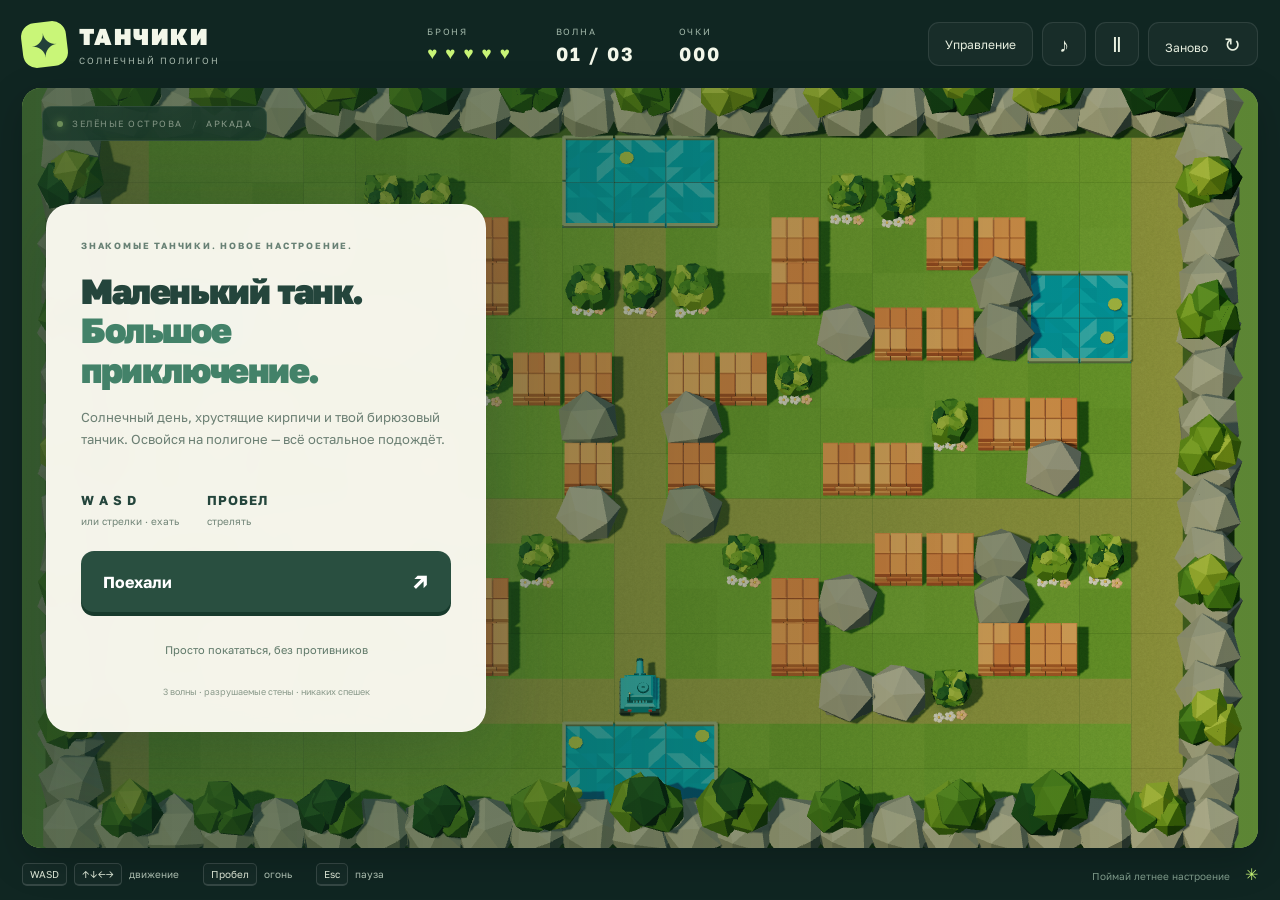
==== index.html @ 0a99b387 "Reuse shield ring across game resets" ====
<!doctype html>
<html lang="ru">
<head>
  <meta charset="utf-8">
  <meta name="viewport" content="width=device-width,initial-scale=1,viewport-fit=cover">
  <meta name="theme-color" content="#142c29">
  <link rel="icon" href="data:,">
  <title>Танчики · Солнечный полигон</title>
  <link rel="stylesheet" href="style.css?v=20261005-2">
</head>
<body data-screen-controls="auto">
  <main id="app">
    <header class="topbar">
      <div class="brand"><span class="brand-icon">✦</span><div><h1>ТАНЧИКИ</h1><span>СОЛНЕЧНЫЙ ПОЛИГОН</span></div></div>
      <div class="stats"><div class="stat"><span>БРОНЯ</span><strong id="health" aria-label="Броня">♥ ♥ ♥ ♥ ♥</strong></div><div class="stat"><span id="roundLabel">ВОЛНА</span><strong id="wave">01 / 03</strong></div><div class="stat"><span>ОЧКИ</span><strong id="score">000</strong></div></div>
      <nav><button id="touchToggle" type="button" class="small-button" aria-controls="touchControls" aria-pressed="false">Управление</button><button id="sound" class="icon-button" title="Включить звук" aria-label="Включить звук">♪</button><button id="pause" class="icon-button" title="Пауза — Escape" aria-label="Пауза">Ⅱ</button><button id="restart" class="small-button">Заново <span>↻</span></button></nav>
    </header>
    <section id="viewport" aria-label="Игровое поле" tabindex="0">
      <div id="loading">Выращиваем полигон…</div>
      <div class="level-tag"><span class="live-dot"></span> ЗЕЛЁНЫЕ ОСТРОВА <span class="tag-divider">/</span> <span id="modeTag">АРКАДА</span></div>
      <div id="toast" role="status"></div>
      <div id="overlay" class="overlay">
        <div class="card">
          <div class="eyebrow" id="eyebrow">ЗНАКОМЫЕ ТАНЧИКИ. НОВОЕ НАСТРОЕНИЕ.</div>
          <h2 id="overlayTitle">Маленький танк.<br><em>Большое приключение.</em></h2>
          <p id="overlayText">Солнечный день, хрустящие кирпичи и твой бирюзовый танчик. Освойся на полигоне — всё остальное подождёт.</p>
          <div class="quick-controls" id="quickControls"><div><b>W A S D</b><span>или стрелки · ехать</span></div><div><b>ПРОБЕЛ</b><span>стрелять</span></div></div>
          <button id="play" class="primary">Поехали <span>↗</span></button>
          <button id="explore" class="secondary">Просто покататься, без противников</button>
          <span class="card-note" id="cardNote">3 волны · разрушаемые стены · никаких спешек</span>
        </div>
      </div>
      <div id="touchControls"><div class="dpad"><button data-key="ArrowUp" aria-label="Ехать вверх">▲</button><button data-key="ArrowLeft" aria-label="Ехать влево">◀</button><button data-key="ArrowDown" aria-label="Ехать вниз">▼</button><button data-key="ArrowRight" aria-label="Ехать вправо">▶</button></div><button data-key="Space" aria-label="Стрелять" class="fire-touch">ОГОНЬ</button></div>
    </section>
    <section id="orientationNotice" role="status" aria-labelledby="orientationTitle">
      <div class="orientation-card">
        <div class="orientation-icon" aria-hidden="true"><span>↻</span></div>
        <div class="eyebrow">ТАНЧИКИ · СОЛНЕЧНЫЙ ПОЛИГОН</div>
        <h2 id="orientationTitle">Поверни<br><em>телефон.</em></h2>
        <p>Для игры держи телефон горизонтально — движение будет слева, огонь справа.</p>
        <span class="orientation-note">Если игра уже началась, после поворота нажми «Продолжить».</span>
      </div>
    </section>
    <footer><div class="control-hint"><span><kbd>WASD</kbd><kbd>↑↓←→</kbd> движение</span><span><kbd>Пробел</kbd> огонь</span><span><kbd>Esc</kbd> пауза</span></div><span class="footer-note">Поймай летнее настроение <span>✳</span></span></footer>
  </main>
  <script type="module" src="game.js?v=20261005-4"></script>
</body>
</html>
---- style.css ----
@import url('https://fonts.googleapis.com/css2?family=Golos+Text:wght@400;500;600;700;800;900&display=swap');
:root{font-family:'Golos Text',-apple-system,BlinkMacSystemFont,'Segoe UI',sans-serif;color:#f3f7e9;background:#102622;font-synthesis:none}*{box-sizing:border-box}body{margin:0;overflow:hidden}button{font:inherit;cursor:pointer;border:0}button:focus-visible{outline:3px solid #c9f678;outline-offset:4px}#app{height:100dvh;display:flex;flex-direction:column;max-width:2000px;margin:auto;padding:0 22px}.topbar{height:88px;flex-shrink:0;display:flex;align-items:center;justify-content:space-between;gap:20px}.brand{display:flex;align-items:center;gap:12px}.brand-icon{display:grid;place-items:center;width:45px;height:45px;border-radius:14px;background:#c9f678;color:#23413a;font-size:33px;transform:rotate(-7deg)}h1{font-size:23px;letter-spacing:2px;margin:0;font-weight:900}.brand div>span{display:block;font-size:9px;letter-spacing:2px;color:#a6b8ac;margin-top:5px}.stats{display:flex;gap:44px}.stat{display:flex;flex-direction:column;gap:7px}.stat>span{font-size:9px;letter-spacing:1.7px;color:#a0b6a8}.stat strong{font-size:19px;letter-spacing:2px;line-height:1}#health{color:#c8f476;white-space:nowrap;font-size:17px}nav{display:flex;align-items:center;gap:9px}.icon-button,.small-button{height:38px;background:#ffffff09;border:1px solid #ffffff18;border-radius:11px;color:#e8f0e0;transition:background .2s}.icon-button{width:38px;font-size:20px}.small-button{padding:0 16px;font-size:12px}.small-button span{margin-left:13px;font-size:20px}nav button:hover{background:#ffffff20}.icon-button.active{color:#c9f678;background:#c9f67816}#viewport{flex:1;min-height:0;position:relative;overflow:hidden;border-radius:19px;background:#93b668;outline:none;box-shadow:0 12px 40px #0003}canvas{display:block;width:100%;height:100%;outline:none}.level-tag{position:absolute;z-index:2;top:18px;left:20px;display:flex;align-items:center;gap:9px;padding:11px 14px;background:#163629cf;backdrop-filter:blur(14px);color:#f6fae8;border:1px solid #f3f8df30;border-radius:9px;font-size:9px;letter-spacing:1.5px;pointer-events:none}.live-dot{width:6px;height:6px;border-radius:50%;background:#d5f796;box-shadow:0 0 8px #c8f778}.tag-divider{opacity:.3}.overlay{position:absolute;z-index:5;inset:0;background:linear-gradient(90deg,#17372790,#15302210);display:flex;align-items:center;padding:5%;transition:opacity .2s}.overlay.hidden{display:none}.card{width:440px;max-width:100%;padding:34px;border:1px solid #ffffff4a;border-radius:24px;background:#f8f7eefa;color:#24453c;box-shadow:0 16px 80px #142a3340;backdrop-filter:blur(14px)}.eyebrow{color:#688175;font-size:9px;letter-spacing:1.8px;line-height:1.6;font-weight:700}h2{font-size:35px;letter-spacing:-1.4px;line-height:1.12;margin:19px 0 16px;font-weight:900}h2 em{color:#438269;font-style:normal}.card p{font-size:13px;line-height:1.75;color:#6b7f73;margin:0 0 24px}.quick-controls{display:flex;gap:28px;padding:17px 0 24px}.quick-controls div{display:flex;flex-direction:column;gap:7px}.quick-controls b{font-size:13px;letter-spacing:1px}.quick-controls span{font-size:10px;color:#718578}.primary{width:100%;display:flex;justify-content:space-between;align-items:center;padding:17px 22px;border-radius:13px;background:#294f40;color:#fff;font-size:16px;font-weight:700;box-shadow:0 4px 0 #173a2c;transition:transform .15s,background .15s}.primary:hover{background:#38634f;transform:translateY(-1px)}.primary span{font-size:22px}.secondary{display:block;width:100%;margin-top:15px;padding:9px 0;background:none;color:#5e7868;font-size:11px}.secondary:hover{color:#244f3a;text-decoration:underline}.card-note{display:block;margin-top:15px;text-align:center;font-size:9px;color:#8a9a8b}.control-hint{display:flex;align-items:center;gap:24px}footer{display:flex;align-items:center;justify-content:space-between;height:52px;flex-shrink:0;color:#b1c3b5;font-size:10px}.control-hint>span{display:flex;align-items:center;gap:7px}kbd{font-family:inherit;font-size:10px;color:#e1ebda;border:1px solid #ffffff24;border-bottom-width:2px;border-radius:5px;padding:4px 7px;background:#ffffff06}.footer-note{color:#819d8d;font-size:10px}.footer-note span{color:#c9f678;font-size:16px;margin-left:12px}#toast{position:absolute;z-index:4;left:50%;top:20px;transform:translate(-50%,-12px);padding:13px 23px;border-radius:12px;background:#173c2be8;color:#f4ffdc;font-size:14px;font-weight:600;opacity:0;transition:opacity .2s,transform .2s;pointer-events:none;text-align:center;white-space:nowrap}#toast.visible{opacity:1;transform:translate(-50%,0)}#loading{position:absolute;inset:0;display:grid;place-items:center;color:#244e37;z-index:3;background:#c0d698}#touchControls{display:none;position:absolute;bottom:18px;left:20px;right:20px;z-index:3;align-items:end;justify-content:space-between;pointer-events:none}#touchControls button{pointer-events:auto;touch-action:none;user-select:none;color:white;background:#143a33c9;border:1px solid #ffffff55;border-radius:12px;width:48px;height:48px}.dpad{display:grid;grid-template-columns:repeat(3,48px);grid-template-rows:repeat(2,48px);gap:4px}.dpad button:first-child{grid-column:2}.dpad button:nth-child(2){grid-column:1;grid-row:2}.dpad button:nth-child(3){grid-column:2;grid-row:2}.dpad button:nth-child(4){grid-column:3;grid-row:2}#touchControls .fire-touch{width:80px;height:80px;border-radius:50%;font-size:12px;background:#c44d62db}.error{max-width:500px;padding:30px;text-align:center}.error button{padding:12px;background:#294f40;color:white;border-radius:10px}@media(pointer:coarse){.control-hint{display:none}#viewport{touch-action:none}}@media(max-width:850px){#app{padding:0 10px}.topbar{height:70px;gap:10px}.brand-icon{width:34px;height:34px;font-size:26px}.brand{gap:8px}h1{font-size:17px}.brand div>span{font-size:7px;letter-spacing:1px}.stats{gap:16px}.stat strong{font-size:14px}.stat>span{font-size:7px}#health{font-size:12px}.small-button{padding:0 10px}.icon-button{height:44px;width:44px}.card{padding:24px;width:365px}h2{font-size:29px}.level-tag{font-size:7px;top:10px;left:10px}.footer-note{display:none}footer{height:40px}.control-hint{gap:15px;font-size:9px}}@media(max-height:640px){.topbar{height:60px}.card{padding:22px;width:410px}h2{font-size:28px;margin:10px 0}.quick-controls{padding:4px 0 16px}.card p{margin-bottom:12px;font-size:12px}.card-note{margin-top:7px}.secondary{margin-top:10px}footer{height:34px}}@media(prefers-reduced-motion:reduce){*{transition:none!important}}

/* Keep controls reachable on small screens and in both orientations. */
#app {
  padding-top: env(safe-area-inset-top, 0px);
  padding-bottom: env(safe-area-inset-bottom, 0px);
  padding-left: max(22px, env(safe-area-inset-left, 0px));
  padding-right: max(22px, env(safe-area-inset-right, 0px));
}
nav { flex-shrink: 0; }
.icon-button, .small-button, .secondary { min-width: 44px; min-height: 44px; }
.icon-button { width: 44px; }
.overlay {
  overflow-y: auto;
  overscroll-behavior: contain;
  touch-action: pan-y;
  align-items: flex-start;
  padding: 24px;
}
.card { flex-shrink: 0; margin-block: auto; }
#toast { max-width: calc(100% - 24px); white-space: normal; }
@media (max-width: 850px) {
  #app {
    padding-left: max(10px, env(safe-area-inset-left, 0px));
    padding-right: max(10px, env(safe-area-inset-right, 0px));
  }
}
@media (max-width: 560px) {
  .topbar {
    height: auto;
    min-height: 112px;
    padding: 8px 0;
    display: grid;
    grid-template-columns: minmax(0, 1fr) auto;
    gap: 8px;
  }
  .brand { grid-column: 1; grid-row: 1; }
  nav { grid-column: 1 / -1; grid-row: 2; justify-content: space-between; }
  .brand-icon { display: none; }
  .brand div > span { letter-spacing: .5px; }
  nav { gap: 6px; }
  .small-button span { margin-left: 4px; }
  .stats { grid-column: 2; grid-row: 1; justify-content: space-between; gap: 12px; }
  .stat { gap: 4px; }
  .overlay { padding: 12px; }
  .card { padding: 22px; width: 100%; }
  .quick-controls { flex-wrap: wrap; gap: 16px; }
  .control-hint { flex-wrap: wrap; gap: 6px 12px; }
  footer { height: auto; min-height: 40px; padding: 6px 0; }
}
@media (pointer: coarse) {
  footer { display: none; }
  #viewport { margin-bottom: 8px; }
  #touchControls { left: 12px; right: 12px; bottom: 12px; }
  #overlay:not(.hidden) ~ #touchControls { visibility: hidden; }
}
@media (max-height: 500px) {
  .overlay { padding: 12px; }
  .level-tag { padding: 7px 10px; }
}
@media (max-height: 500px) {
  #touchControls { bottom: 8px; left: 8px; right: 8px; }
  .dpad { grid-template-columns: repeat(3, 44px); grid-template-rows: repeat(2, 44px); }
  #touchControls button { width: 44px; height: 44px; }
  #touchControls .fire-touch { width: 64px; height: 64px; }
}

/* Screen controls also work with a mouse or a hybrid device. */
#touchToggle[aria-pressed="true"] { color: #c9f678; background: #c9f67816; }
body[data-screen-controls="on"] #touchControls { display: flex; }
@media (pointer: coarse), (max-width: 850px) {
  body[data-screen-controls="auto"] #touchControls { display: flex; }
}
body[data-screen-controls="off"] #touchControls { display: none; }
#touchControls { left: 12px; right: 12px; bottom: 12px; }
#overlay:not(.hidden) ~ #touchControls { visibility: hidden; }
@media (max-height: 500px) {
  #touchControls { bottom: 8px; left: 8px; right: 8px; }
}

/* The mobile arena is played in landscape; keep the canvas unrotated. */
#orientationNotice { display: none; }
.orientation-card {
  width: 360px;
  max-width: 100%;
  margin: auto;
  padding: 32px 26px;
  border: 1px solid #ffffff4a;
  border-radius: 24px;
  background: #f8f7ee;
  color: #24453c;
  text-align: center;
  box-shadow: 0 16px 80px #061b2840;
}
.orientation-icon {
  width: 80px; height: 48px;
  margin: 0 auto 28px;
  border: 3px solid #438269;
  border-radius: 12px;
  background: #d9edc9;
  display: grid; place-items: center;
}
.orientation-icon span { font-size: 32px; color: #294f40; }
.orientation-card h2 { margin: 18px 0; }
.orientation-card p { margin: 0; color: #5e7868; font-size: 14px; line-height: 1.7; }
.orientation-note { display: block; margin-top: 24px; color: #718578; font-size: 12px; line-height: 1.6; }
@media (orientation: portrait) and (pointer: coarse), (orientation: portrait) and (max-width: 850px) {
  #viewport, .topbar, footer { visibility: hidden; pointer-events: none; }
  #touchControls { visibility: hidden; }
  #orientationNotice {
    position: fixed; inset: 0; z-index: 10;
    display: flex; overflow-y: auto;
    padding: max(24px, env(safe-area-inset-top)) max(20px, env(safe-area-inset-right)) max(24px, env(safe-area-inset-bottom)) max(20px, env(safe-area-inset-left));
    background: radial-gradient(ellipse at 30% 10%, #43826955, transparent 65%), #102622;
  }
}
@media (orientation: landscape) and (pointer: coarse), (orientation: landscape) and (max-width: 850px) {
  .topbar { height: 56px; min-height: 56px; }
  footer { display: none; }
  #viewport { margin-bottom: 8px; }
}
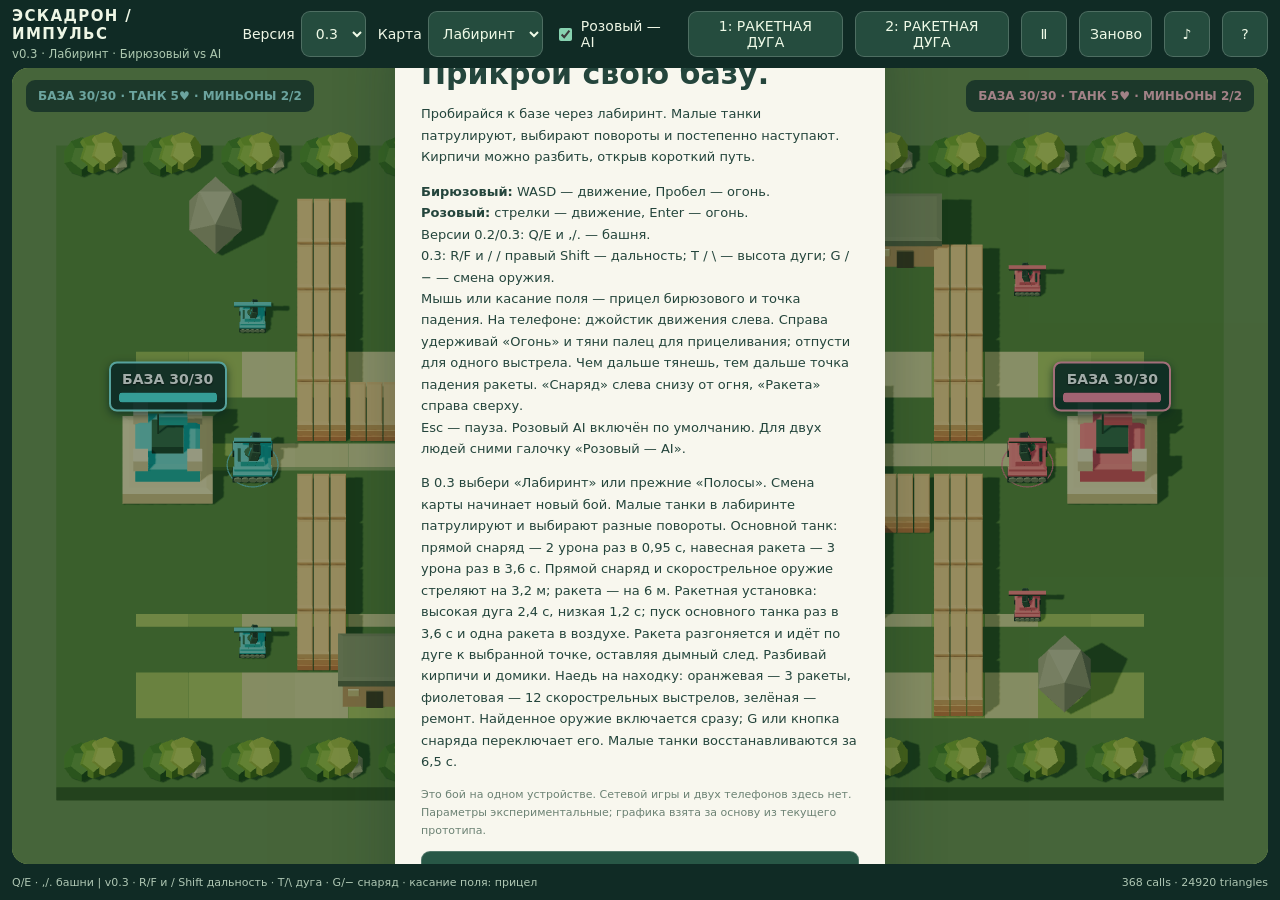
==== commit 86779db2: "Add mobile joystick and release-to-fire aiming" ====
--- a/index.html
+++ b/index.html
@@ -1,48 +1,7 @@
-<!doctype html>
-<html lang="ru">
-<head>
-  <meta charset="utf-8">
-  <meta name="viewport" content="width=device-width,initial-scale=1,viewport-fit=cover">
-  <meta name="theme-color" content="#142c29">
-  <link rel="icon" href="data:,">
-  <title>Танчики · Солнечный полигон</title>
-  <link rel="stylesheet" href="style.css?v=20261005-2">
-</head>
-<body data-screen-controls="auto">
-  <main id="app">
-    <header class="topbar">
-      <div class="brand"><span class="brand-icon">✦</span><div><h1>ТАНЧИКИ</h1><span>СОЛНЕЧНЫЙ ПОЛИГОН</span></div></div>
-      <div class="stats"><div class="stat"><span>БРОНЯ</span><strong id="health" aria-label="Броня">♥ ♥ ♥ ♥ ♥</strong></div><div class="stat"><span id="roundLabel">ВОЛНА</span><strong id="wave">01 / 03</strong></div><div class="stat"><span>ОЧКИ</span><strong id="score">000</strong></div></div>
-      <nav><button id="touchToggle" type="button" class="small-button" aria-controls="touchControls" aria-pressed="false">Управление</button><button id="sound" class="icon-button" title="Включить звук" aria-label="Включить звук">♪</button><button id="pause" class="icon-button" title="Пауза — Escape" aria-label="Пауза">Ⅱ</button><button id="restart" class="small-button">Заново <span>↻</span></button></nav>
-    </header>
-    <section id="viewport" aria-label="Игровое поле" tabindex="0">
-      <div id="loading">Выращиваем полигон…</div>
-      <div class="level-tag"><span class="live-dot"></span> ЗЕЛЁНЫЕ ОСТРОВА <span class="tag-divider">/</span> <span id="modeTag">АРКАДА</span></div>
-      <div id="toast" role="status"></div>
-      <div id="overlay" class="overlay">
-        <div class="card">
-          <div class="eyebrow" id="eyebrow">ЗНАКОМЫЕ ТАНЧИКИ. НОВОЕ НАСТРОЕНИЕ.</div>
-          <h2 id="overlayTitle">Маленький танк.<br><em>Большое приключение.</em></h2>
-          <p id="overlayText">Солнечный день, хрустящие кирпичи и твой бирюзовый танчик. Освойся на полигоне — всё остальное подождёт.</p>
-          <div class="quick-controls" id="quickControls"><div><b>W A S D</b><span>или стрелки · ехать</span></div><div><b>ПРОБЕЛ</b><span>стрелять</span></div></div>
-          <button id="play" class="primary">Поехали <span>↗</span></button>
-          <button id="explore" class="secondary">Просто покататься, без противников</button>
-          <span class="card-note" id="cardNote">3 волны · разрушаемые стены · никаких спешек</span>
-        </div>
-      </div>
-      <div id="touchControls"><div class="dpad"><button data-key="ArrowUp" aria-label="Ехать вверх">▲</button><button data-key="ArrowLeft" aria-label="Ехать влево">◀</button><button data-key="ArrowDown" aria-label="Ехать вниз">▼</button><button data-key="ArrowRight" aria-label="Ехать вправо">▶</button></div><button data-key="Space" aria-label="Стрелять" class="fire-touch">ОГОНЬ</button></div>
-    </section>
-    <section id="orientationNotice" role="status" aria-labelledby="orientationTitle">
-      <div class="orientation-card">
-        <div class="orientation-icon" aria-hidden="true"><span>↻</span></div>
-        <div class="eyebrow">ТАНЧИКИ · СОЛНЕЧНЫЙ ПОЛИГОН</div>
-        <h2 id="orientationTitle">Поверни<br><em>телефон.</em></h2>
-        <p>Для игры держи телефон горизонтально — движение будет слева, огонь справа.</p>
-        <span class="orientation-note">Если игра уже началась, после поворота нажми «Продолжить».</span>
-      </div>
-    </section>
-    <footer><div class="control-hint"><span><kbd>WASD</kbd><kbd>↑↓←→</kbd> движение</span><span><kbd>Пробел</kbd> огонь</span><span><kbd>Esc</kbd> пауза</span></div><span class="footer-note">Поймай летнее настроение <span>✳</span></span></footer>
-  </main>
-  <script type="module" src="game.js?v=20261005-4"></script>
-</body>
-</html>
+<!doctype html><html lang="ru"><head><meta charset="utf-8"><meta name="viewport" content="width=device-width,initial-scale=1,viewport-fit=cover"><title>Танчики · Эскадрон × Баллистика × Импульс</title><link rel="icon" href="data:,"><link rel="stylesheet" href="hybrid.css?v=20261007-joystick1"></head>
+<body><main>
+<header><div><strong>ЭСКАДРОН / ИМПУЛЬС</strong><small id="rules">Локальный эксперимент · v0.1</small></div><label>Версия <select id="version"><option>0.1</option></select></label><label>Карта <select id="map"><option value="maze">Лабиринт</option><option value="lanes">Полосы</option></select></label><label class="bot-label"><input id="bot" type="checkbox"> Розовый — AI</label><button id="ammo0" class="ammo-key" aria-label="Снаряд бирюзового">1: НАВЕСНОЙ</button><button id="ammo1" class="ammo-key" aria-label="Снаряд розового">2: НАВЕСНОЙ</button><button id="pause" aria-label="Пауза">Ⅱ</button><button id="reset">Заново</button><button id="sound" aria-pressed="false" aria-label="Включить звук">♪</button><button id="help" aria-label="Показать управление">?</button></header>
+<section id="viewport" tabindex="0" aria-label="Арена двух игроков"><div class="scoreboard"><span id="blueScore"></span><span id="status"></span><span id="pinkScore"></span></div><div id="baseHealth0" class="base-health blue" role="meter" aria-label="Жизнь бирюзовой базы" aria-valuemin="0" aria-valuemax="30" aria-valuenow="30"><span id="baseLabel0">БАЗА 30/30</span><div class="health-track"><i id="baseFill0"></i></div></div><div id="baseHealth1" class="base-health pink" role="meter" aria-label="Жизнь розовой базы" aria-valuemin="0" aria-valuemax="30" aria-valuenow="30"><span id="baseLabel1">БАЗА 30/30</span><div class="health-track"><i id="baseFill1"></i></div></div><div id="overlay"><div class="card"><div class="eyebrow">ОДИН ТАНК · ДВА ПОМОЩНИКА · ОДНА БАЗА</div><h1 id="title">Прикрой свою базу.</h1><p id="message">Миньоны идут двумя маршрутами. Если их пропустить, они уничтожат базу. Твой танк возвращается после гибели; бой заканчивается только разрушением базы.</p><div id="instructions"><p><b>Бирюзовый:</b> WASD — движение, Пробел — огонь.<br><b>Розовый:</b> стрелки — движение, Enter — огонь.<br>Версии 0.2/0.3: Q/E и ,/. — башня.<br>0.3: R/F и / / правый Shift — дальность; T / \ — высота дуги; G / − — смена оружия.<br>Мышь или касание поля — прицел бирюзового и точка падения. На телефоне: джойстик движения слева. Справа удерживай «Огонь» и тяни палец для прицеливания; отпусти для одного выстрела. Чем дальше тянешь, тем дальше точка падения ракеты. «Снаряд» слева снизу от огня, «Ракета» справа сверху.<br>Esc — пауза. Розовый AI включён по умолчанию. Для двух людей сними галочку «Розовый — AI».</p><p>В 0.3 выбери «Лабиринт» или прежние «Полосы». Смена карты начинает новый бой. Малые танки в лабиринте патрулируют и выбирают разные повороты. Основной танк: прямой снаряд — 2 урона раз в 0,95 с, навесная ракета — 3 урона раз в 3,6 с. Прямой снаряд и скорострельное оружие стреляют на 3,2 м; ракета — на 6 м. Ракетная установка: высокая дуга 2,4 с, низкая 1,2 с; пуск основного танка раз в 3,6 с и одна ракета в воздухе. Ракета разгоняется и идёт по дуге к выбранной точке, оставляя дымный след. Разбивай кирпичи и домики. Наедь на находку: оранжевая — 3 ракеты, фиолетовая — 12 скорострельных выстрелов, зелёная — ремонт. Найденное оружие включается сразу; G или кнопка снаряда переключает его. Малые танки восстанавливаются за 6,5 с.</p><p class="note">Это бой на одном устройстве. Сетевой игры и двух телефонов здесь нет. Параметры экспериментальные; графика взята за основу из текущего прототипа.</p></div><button id="play" class="primary">Начать бой</button></div></div>
+<div id="touch"><button id="moveStick" aria-label="Джойстик движения"><span class="stick-cross"></span><span id="moveKnob"></span><span class="stick-title">ДВИЖЕНИЕ</span></button><div class="fire-cluster"><button id="arc" aria-label="Сменить высоту дуги">ВЫСОКАЯ</button><button id="rocketSelect" aria-label="Выбрать ракеты" aria-pressed="true">РАКЕТА</button><button id="fireButton" data-action="fire" class="fire" aria-label="Прицелиться и выстрелить при отпускании"><span id="fireKnob"></span><span id="fireLabel">ОГОНЬ</span></button><button id="shell" aria-label="Выбрать снаряды" aria-pressed="false">СНАРЯД</button></div></div>
+</section><footer><span id="hint"></span><span id="stats"></span></footer>
+</main><section id="rotate"><div class="card"><h1>Поверни телефон.</h1><p>Играй горизонтально. После поворота нажми «Продолжить».</p></div></section><script type="module" src="hybrid.js?v=20261007-joystick1"></script></body></html>
--- a/hybrid.css
+++ b/hybrid.css
@@ -0,0 +1,9 @@
+:root{font:14px system-ui,sans-serif;color:#eef6e5;background:#102b25}*{box-sizing:border-box}body{margin:0}main{height:100dvh;max-width:1500px;margin:auto;padding:0 max(12px,env(safe-area-inset-left));display:flex;flex-direction:column}header{min-height:68px;display:flex;gap:12px;align-items:center}header>div{margin-right:auto}header strong{font-size:15px;letter-spacing:1.4px}small{display:block;color:#adc8b0;margin-top:4px}label{display:flex;gap:6px;align-items:center}button,select{font:inherit;min-width:44px;min-height:44px;border:1px solid #ffffff30;background:#254c3e;color:#effae7;border-radius:9px;padding:6px 10px;cursor:pointer}button:hover{background:#37664f}button:focus-visible,select:focus-visible{outline:3px solid #e4ed96}input{accent-color:#87d2b0}#viewport{position:relative;flex:1;min-height:0;outline:none;border-radius:16px;overflow:hidden;background:#a0ba67}canvas{width:100%;height:100%;display:block}.scoreboard{position:absolute;left:14px;right:14px;top:12px;display:flex;justify-content:space-between;align-items:center;gap:10px;pointer-events:none}.scoreboard>span{padding:9px 12px;background:#142f29d9;border-radius:9px;font-weight:700;font-size:12px}#blueScore{color:#a4f0ed}#pinkScore{color:#ffb7c6}#status{color:#eff4b9;text-align:center}#overlay{position:absolute;inset:0;display:flex;align-items:center;justify-content:center;background:#17342966;overflow:auto;padding:16px;z-index:5}.card{width:490px;max-width:100%;background:#f8f7ee;color:#24453c;padding:26px;border-radius:22px;box-shadow:0 14px 60px #0f262450;flex-shrink:0}.eyebrow{font-size:10px;letter-spacing:1.4px;color:#557364}h1{font-size:30px;line-height:1.05;margin:14px 0}.card p{line-height:1.65;font-size:13px}.note{color:#6c8274;font-size:11px!important}.primary{width:100%;background:#285746;font-weight:bold;min-height:48px;font-size:16px}footer{height:36px;display:flex;align-items:center;justify-content:space-between;color:#aec6b3;font-size:11px}#touch{display:none;position:absolute;bottom:10px;left:12px;right:12px;justify-content:space-between;align-items:end;pointer-events:none}#touch button{pointer-events:auto;touch-action:none;user-select:none;background:#193d31c9;border:1px solid #effadb77;width:46px;height:46px;padding:0}.pad{display:grid;grid-template-columns:repeat(3,46px);grid-template-rows:repeat(2,46px);gap:4px}.pad button:first-child{grid-column:2}.pad button:nth-child(2){grid-column:1;grid-row:2}.pad button:nth-child(3){grid-column:2;grid-row:2}.pad button:nth-child(4){grid-column:3;grid-row:2}.aim-buttons{display:grid;grid-template-columns:repeat(3,46px);gap:4px}#touch #arc{width:auto;grid-column:1/4;font-size:10px;height:44px}#touch .fire{background:#bd5262db;width:72px;height:72px;border-radius:50%;font-size:11px}#rotate{display:none}body[data-overlay="true"] #touch{visibility:hidden}body[data-version="0.1"] .aim-buttons{visibility:hidden}body[data-version="0.2"] [data-action="near"],body[data-version="0.2"] [data-action="far"],body[data-version="0.2"] #arc{visibility:hidden}[hidden]{display:none!important}@media(pointer:coarse),(max-width:900px){#touch{display:flex}#viewport{touch-action:none}header{min-height:52px;gap:5px}header strong{font-size:11px}small{font-size:9px}label{font-size:10px}button,select{padding:4px 6px}.bot-label{max-width:95px}footer{height:25px;font-size:9px}.scoreboard>span{font-size:10px;padding:6px}.scoreboard{top:7px;left:7px;right:7px}#stats{display:none}}@media(max-height:500px){#overlay{align-items:flex-start}.card{margin:auto;padding:20px}h1{font-size:26px}.card p{margin:10px 0}header>div{max-width:150px}#touch{bottom:8px}footer{height:23px}}@media(orientation:portrait) and (max-width:900px),(orientation:portrait) and (pointer:coarse){main{visibility:hidden;pointer-events:none}#rotate{position:fixed;inset:0;display:flex;align-items:center;justify-content:center;padding:22px;background:#102b25}}@media(prefers-reduced-motion:reduce){*{scroll-behavior:auto}}
+
+.aim-buttons{grid-template-columns:repeat(2,72px)}.aim-buttons span{grid-column:1/3;font-size:8px;text-align:center;color:#173d2f;background:#eef4dccc;border-radius:4px;padding:4px}#touch .aim-buttons button{width:72px;height:44px;font-size:10px}#touch #arc{grid-column:auto}body[data-version="0.2"] #shell{visibility:hidden}
+
+button,select{min-width:46px;min-height:46px}#touch .aim-buttons button{height:46px}body:not([data-version="0.3"]) .ammo-key{display:none}@media(max-width:900px),(pointer:coarse){.ammo-key{display:none}}
+
+.base-health{position:absolute;transform:translate(-50%,-100%);width:118px;padding:7px 8px;border:2px solid #80eceb;border-radius:8px;background:#082723ed;box-shadow:0 3px 9px #001e1cc0;color:#fff;z-index:2;pointer-events:none;text-align:center;font-size:14px;font-weight:850;line-height:1.25;text-shadow:0 1px 2px #000}.base-health.pink{border-color:#ff96af}.base-health.critical{border-color:#ff685e}.health-track{height:10px;margin-top:4px;background:#041411;border-radius:3px;overflow:hidden}.health-track i{display:block;height:100%;width:100%;background:#49e3de;border-radius:3px}.base-health.pink i{background:#ff84a3}.base-health.destroyed{opacity:.8;font-size:11px}@media(max-width:900px),(pointer:coarse){.base-health{width:108px;font-size:13px;padding:5px 6px}.health-track{height:10px}}
+
+html,body,main,main * ,#rotate,#rotate *{-webkit-user-select:none;user-select:none;-webkit-touch-callout:none}html,body{overscroll-behavior:none}button,canvas{touch-action:none;-webkit-user-drag:none}#touch{align-items:end}#touch #moveStick{position:relative;width:112px;height:112px;border-radius:50%;background:#143f35cc;border:2px solid #cbe4bd88}#moveKnob{position:absolute;left:50%;top:50%;transform:translate(-50%,-50%);width:48px;height:48px;border-radius:50%;background:#6aa58c;border:2px solid #d2ebcb;box-shadow:0 3px 8px #092a26} .stick-cross{position:absolute;inset:22px;border:1px solid #d2ebcb44;border-radius:50%}.stick-title{position:absolute;left:0;right:0;bottom:5px;font-size:8px;pointer-events:none}.fire-cluster{width:200px;height:154px;position:relative;pointer-events:none}#touch .fire-cluster button{position:absolute;pointer-events:auto;font-size:10px;border-radius:10px}#touch .fire-cluster #shell{left:0;bottom:0;width:80px;height:46px}#touch .fire-cluster #rocketSelect{right:0;top:0;width:82px;height:46px}#touch .fire-cluster #arc{left:0;top:0;width:82px;height:46px;font-size:9px}#touch .fire-cluster .fire{right:32px;bottom:18px;width:86px;height:86px;border-radius:50%;overflow:visible;background:#b95369e6}#fireKnob{position:absolute;width:30px;height:30px;left:50%;top:50%;transform:translate(-50%,-50%);border:1px solid #ffd9d7aa;border-radius:50%;background:#ffd9d733;pointer-events:none}#fireLabel{position:relative;font-size:10px;pointer-events:none}.fire-cluster button[aria-pressed="true"]{border:2px solid #e4efac!important;box-shadow:0 0 7px #d7efa855}body[data-version="0.1"] #touch #arc,body[data-version="0.2"] #touch #arc,body:not([data-version="0.3"]) #rocketSelect,body:not([data-version="0.3"]) #shell{visibility:hidden}@media(max-height:350px){#touch #moveStick{width:96px;height:96px}.fire-cluster{height:138px}}
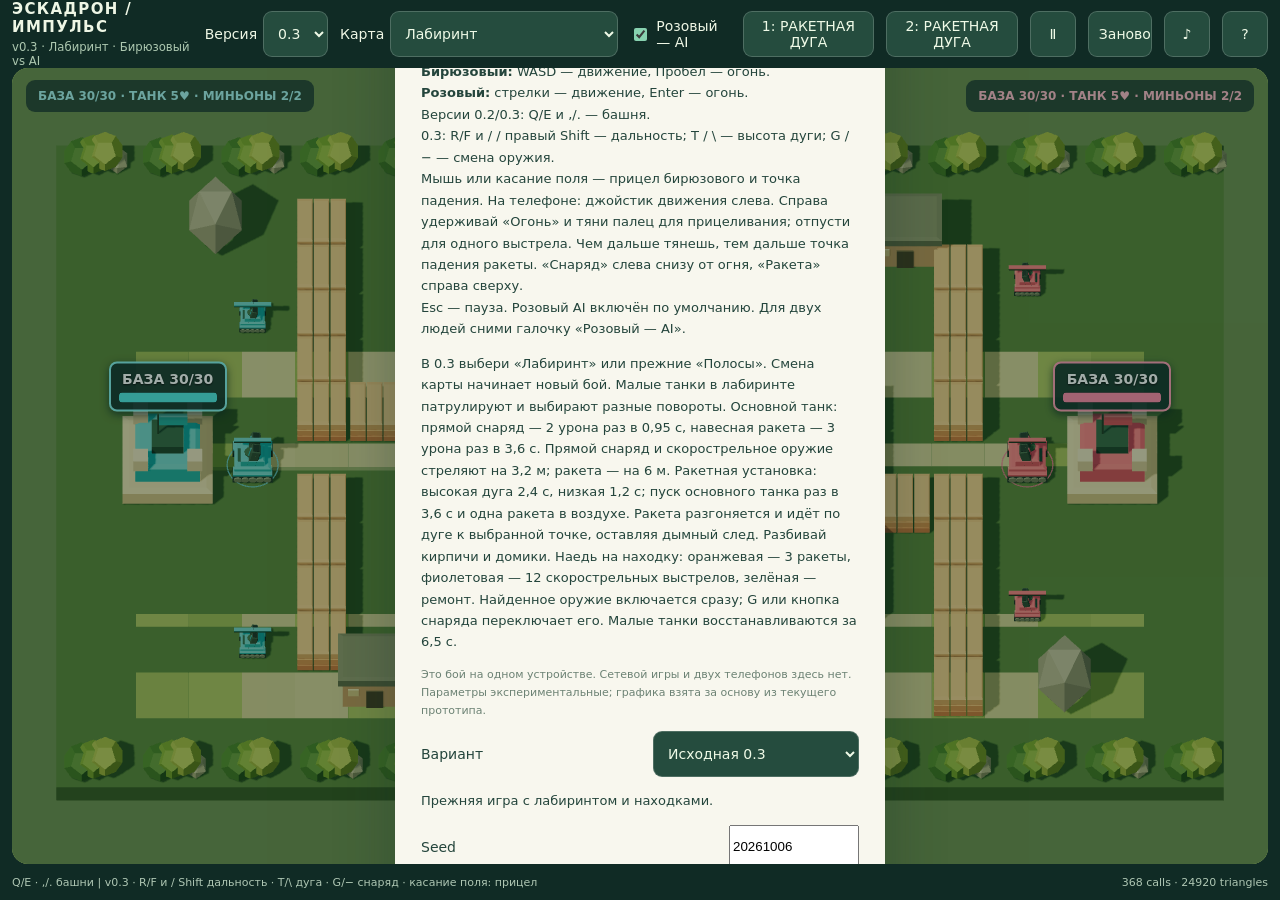
==== commit 2d4443c3: "Add versioned control and minion orders experiments with match export" ====
--- a/index.html
+++ b/index.html
@@ -1,7 +1,7 @@
-<!doctype html><html lang="ru"><head><meta charset="utf-8"><meta name="viewport" content="width=device-width,initial-scale=1,viewport-fit=cover"><title>Танчики · Эскадрон × Баллистика × Импульс</title><link rel="icon" href="data:,"><link rel="stylesheet" href="hybrid.css?v=20261007-joystick1"></head>
+<!doctype html><html lang="ru"><head><meta charset="utf-8"><meta name="viewport" content="width=device-width,initial-scale=1,viewport-fit=cover"><title>Танчики · Эскадрон × Баллистика × Импульс</title><link rel="icon" href="data:,"><link rel="stylesheet" href="hybrid.css?v=20261007-t034-3"></head>
 <body><main>
-<header><div><strong>ЭСКАДРОН / ИМПУЛЬС</strong><small id="rules">Локальный эксперимент · v0.1</small></div><label>Версия <select id="version"><option>0.1</option></select></label><label>Карта <select id="map"><option value="maze">Лабиринт</option><option value="lanes">Полосы</option></select></label><label class="bot-label"><input id="bot" type="checkbox"> Розовый — AI</label><button id="ammo0" class="ammo-key" aria-label="Снаряд бирюзового">1: НАВЕСНОЙ</button><button id="ammo1" class="ammo-key" aria-label="Снаряд розового">2: НАВЕСНОЙ</button><button id="pause" aria-label="Пауза">Ⅱ</button><button id="reset">Заново</button><button id="sound" aria-pressed="false" aria-label="Включить звук">♪</button><button id="help" aria-label="Показать управление">?</button></header>
-<section id="viewport" tabindex="0" aria-label="Арена двух игроков"><div class="scoreboard"><span id="blueScore"></span><span id="status"></span><span id="pinkScore"></span></div><div id="baseHealth0" class="base-health blue" role="meter" aria-label="Жизнь бирюзовой базы" aria-valuemin="0" aria-valuemax="30" aria-valuenow="30"><span id="baseLabel0">БАЗА 30/30</span><div class="health-track"><i id="baseFill0"></i></div></div><div id="baseHealth1" class="base-health pink" role="meter" aria-label="Жизнь розовой базы" aria-valuemin="0" aria-valuemax="30" aria-valuenow="30"><span id="baseLabel1">БАЗА 30/30</span><div class="health-track"><i id="baseFill1"></i></div></div><div id="overlay"><div class="card"><div class="eyebrow">ОДИН ТАНК · ДВА ПОМОЩНИКА · ОДНА БАЗА</div><h1 id="title">Прикрой свою базу.</h1><p id="message">Миньоны идут двумя маршрутами. Если их пропустить, они уничтожат базу. Твой танк возвращается после гибели; бой заканчивается только разрушением базы.</p><div id="instructions"><p><b>Бирюзовый:</b> WASD — движение, Пробел — огонь.<br><b>Розовый:</b> стрелки — движение, Enter — огонь.<br>Версии 0.2/0.3: Q/E и ,/. — башня.<br>0.3: R/F и / / правый Shift — дальность; T / \ — высота дуги; G / − — смена оружия.<br>Мышь или касание поля — прицел бирюзового и точка падения. На телефоне: джойстик движения слева. Справа удерживай «Огонь» и тяни палец для прицеливания; отпусти для одного выстрела. Чем дальше тянешь, тем дальше точка падения ракеты. «Снаряд» слева снизу от огня, «Ракета» справа сверху.<br>Esc — пауза. Розовый AI включён по умолчанию. Для двух людей сними галочку «Розовый — AI».</p><p>В 0.3 выбери «Лабиринт» или прежние «Полосы». Смена карты начинает новый бой. Малые танки в лабиринте патрулируют и выбирают разные повороты. Основной танк: прямой снаряд — 2 урона раз в 0,95 с, навесная ракета — 3 урона раз в 3,6 с. Прямой снаряд и скорострельное оружие стреляют на 3,2 м; ракета — на 6 м. Ракетная установка: высокая дуга 2,4 с, низкая 1,2 с; пуск основного танка раз в 3,6 с и одна ракета в воздухе. Ракета разгоняется и идёт по дуге к выбранной точке, оставляя дымный след. Разбивай кирпичи и домики. Наедь на находку: оранжевая — 3 ракеты, фиолетовая — 12 скорострельных выстрелов, зелёная — ремонт. Найденное оружие включается сразу; G или кнопка снаряда переключает его. Малые танки восстанавливаются за 6,5 с.</p><p class="note">Это бой на одном устройстве. Сетевой игры и двух телефонов здесь нет. Параметры экспериментальные; графика взята за основу из текущего прототипа.</p></div><button id="play" class="primary">Начать бой</button></div></div>
-<div id="touch"><button id="moveStick" aria-label="Джойстик движения"><span class="stick-cross"></span><span id="moveKnob"></span><span class="stick-title">ДВИЖЕНИЕ</span></button><div class="fire-cluster"><button id="arc" aria-label="Сменить высоту дуги">ВЫСОКАЯ</button><button id="rocketSelect" aria-label="Выбрать ракеты" aria-pressed="true">РАКЕТА</button><button id="fireButton" data-action="fire" class="fire" aria-label="Прицелиться и выстрелить при отпускании"><span id="fireKnob"></span><span id="fireLabel">ОГОНЬ</span></button><button id="shell" aria-label="Выбрать снаряды" aria-pressed="false">СНАРЯД</button></div></div>
+<header><div><strong>ЭСКАДРОН / ИМПУЛЬС</strong><small id="rules">Локальный эксперимент · v0.1</small></div><label>Версия <select id="version"><option>0.1</option></select></label><label>Карта <select id="map"><option value="maze">Лабиринт</option><option value="lanes">Полосы</option><option value="study-lanes-v1" disabled>Два пути — эксперимент</option></select></label><label class="bot-label"><input id="bot" type="checkbox"> Розовый — AI</label><button id="ammo0" class="ammo-key" aria-label="Снаряд бирюзового">1: НАВЕСНОЙ</button><button id="ammo1" class="ammo-key" aria-label="Снаряд розового">2: НАВЕСНОЙ</button><button id="pause" aria-label="Пауза">Ⅱ</button><button id="reset">Заново</button><button id="sound" aria-pressed="false" aria-label="Включить звук">♪</button><button id="help" aria-label="Показать управление">?</button></header>
+<section id="viewport" tabindex="0" aria-label="Арена двух игроков"><div class="scoreboard"><span id="blueScore"></span><span id="status"></span><span id="pinkScore"></span></div><div id="baseHealth0" class="base-health blue" role="meter" aria-label="Жизнь бирюзовой базы" aria-valuemin="0" aria-valuemax="30" aria-valuenow="30"><span id="baseLabel0">БАЗА 30/30</span><div class="health-track"><i id="baseFill0"></i></div></div><div id="baseHealth1" class="base-health pink" role="meter" aria-label="Жизнь розовой базы" aria-valuemin="0" aria-valuemax="30" aria-valuenow="30"><span id="baseLabel1">БАЗА 30/30</span><div class="health-track"><i id="baseFill1"></i></div></div><div id="overlay"><div class="card"><div class="eyebrow">ОДИН ТАНК · ДВА ПОМОЩНИКА · ОДНА БАЗА</div><h1 id="title">Прикрой свою базу.</h1><p id="message">Миньоны идут двумя маршрутами. Если их пропустить, они уничтожат базу. Твой танк возвращается после гибели; бой заканчивается только разрушением базы.</p><div id="instructions"><p><b>Бирюзовый:</b> WASD — движение, Пробел — огонь.<br><b>Розовый:</b> стрелки — движение, Enter — огонь.<br>Версии 0.2/0.3: Q/E и ,/. — башня.<br>0.3: R/F и / / правый Shift — дальность; T / \ — высота дуги; G / − — смена оружия.<br>Мышь или касание поля — прицел бирюзового и точка падения. На телефоне: джойстик движения слева. Справа удерживай «Огонь» и тяни палец для прицеливания; отпусти для одного выстрела. Чем дальше тянешь, тем дальше точка падения ракеты. «Снаряд» слева снизу от огня, «Ракета» справа сверху.<br>Esc — пауза. Розовый AI включён по умолчанию. Для двух людей сними галочку «Розовый — AI».</p><p>В 0.3 выбери «Лабиринт» или прежние «Полосы». Смена карты начинает новый бой. Малые танки в лабиринте патрулируют и выбирают разные повороты. Основной танк: прямой снаряд — 2 урона раз в 0,95 с, навесная ракета — 3 урона раз в 3,6 с. Прямой снаряд и скорострельное оружие стреляют на 3,2 м; ракета — на 6 м. Ракетная установка: высокая дуга 2,4 с, низкая 1,2 с; пуск основного танка раз в 3,6 с и одна ракета в воздухе. Ракета разгоняется и идёт по дуге к выбранной точке, оставляя дымный след. Разбивай кирпичи и домики. Наедь на находку: оранжевая — 3 ракеты, фиолетовая — 12 скорострельных выстрелов, зелёная — ремонт. Найденное оружие включается сразу; G или кнопка снаряда переключает его. Малые танки восстанавливаются за 6,5 с.</p><p class="note">Это бой на одном устройстве. Сетевой игры и двух телефонов здесь нет. Параметры экспериментальные; графика взята за основу из текущего прототипа.</p></div><div id="experimentSetup"><label>Вариант <select id="experiment"><option value="legacy">Исходная 0.3</option><option value="control">L0 — Общая основа</option><option value="orders">B — Приказ миньонам</option></select></label><p id="experimentInfo"></p><p id="setupError" role="alert"></p><button id="use03" hidden>Перейти на 0.3</button><label>Seed <input id="seed" inputmode="numeric" value="20261006"></label></div><div id="results" hidden><p id="resultText"></p><button id="compare">Сравнить с L0</button><label>Удовольствие (1–7) <input id="fun" type="number" min="1" max="7"></label><label>Понятность (1–7) <input id="clarity" type="number" min="1" max="7"></label><label>Контроль (1–7) <input id="controlRating" type="number" min="1" max="7"></label><label>Что попробовать иначе <input id="feedbackNote" maxlength="500"></label></div><button id="exportRuns">Сохранить результаты</button><button id="clearRuns">Очистить журнал</button><p id="storageStatus"></p><textarea id="exportPreview" aria-label="Экспорт результатов JSON" readonly hidden></textarea><button id="play" class="primary">Начать бой</button></div></div>
+<div id="ordersPanel" hidden><button id="order0">Маршрут: поровну</button><span id="orderStatus1"></span><button id="order1">Маршрут: поровну</button></div><div id="studyStatus" hidden></div><div id="touch"><button id="moveStick" aria-label="Джойстик движения"><span class="stick-cross"></span><span id="moveKnob"></span><span class="stick-title">ДВИЖЕНИЕ</span></button><div class="fire-cluster"><button id="arc" aria-label="Сменить высоту дуги">ВЫСОКАЯ</button><button id="rocketSelect" aria-label="Выбрать ракеты" aria-pressed="true">РАКЕТА</button><button id="fireButton" data-action="fire" class="fire" aria-label="Прицелиться и выстрелить при отпускании"><span id="fireKnob"></span><span id="fireLabel">ОГОНЬ</span></button><button id="shell" aria-label="Выбрать снаряды" aria-pressed="false">СНАРЯД</button></div></div>
 </section><footer><span id="hint"></span><span id="stats"></span></footer>
-</main><section id="rotate"><div class="card"><h1>Поверни телефон.</h1><p>Играй горизонтально. После поворота нажми «Продолжить».</p></div></section><script type="module" src="hybrid.js?v=20261007-joystick1"></script></body></html>
+</main><section id="rotate"><div class="card"><h1>Поверни телефон.</h1><p>Играй горизонтально. После поворота нажми «Продолжить».</p></div></section><script type="module" src="hybrid.js?v=20261007-t034-3"></script></body></html>
--- a/hybrid.css
+++ b/hybrid.css
@@ -7,3 +7,9 @@
 .base-health{position:absolute;transform:translate(-50%,-100%);width:118px;padding:7px 8px;border:2px solid #80eceb;border-radius:8px;background:#082723ed;box-shadow:0 3px 9px #001e1cc0;color:#fff;z-index:2;pointer-events:none;text-align:center;font-size:14px;font-weight:850;line-height:1.25;text-shadow:0 1px 2px #000}.base-health.pink{border-color:#ff96af}.base-health.critical{border-color:#ff685e}.health-track{height:10px;margin-top:4px;background:#041411;border-radius:3px;overflow:hidden}.health-track i{display:block;height:100%;width:100%;background:#49e3de;border-radius:3px}.base-health.pink i{background:#ff84a3}.base-health.destroyed{opacity:.8;font-size:11px}@media(max-width:900px),(pointer:coarse){.base-health{width:108px;font-size:13px;padding:5px 6px}.health-track{height:10px}}
 
 html,body,main,main * ,#rotate,#rotate *{-webkit-user-select:none;user-select:none;-webkit-touch-callout:none}html,body{overscroll-behavior:none}button,canvas{touch-action:none;-webkit-user-drag:none}#touch{align-items:end}#touch #moveStick{position:relative;width:112px;height:112px;border-radius:50%;background:#143f35cc;border:2px solid #cbe4bd88}#moveKnob{position:absolute;left:50%;top:50%;transform:translate(-50%,-50%);width:48px;height:48px;border-radius:50%;background:#6aa58c;border:2px solid #d2ebcb;box-shadow:0 3px 8px #092a26} .stick-cross{position:absolute;inset:22px;border:1px solid #d2ebcb44;border-radius:50%}.stick-title{position:absolute;left:0;right:0;bottom:5px;font-size:8px;pointer-events:none}.fire-cluster{width:200px;height:154px;position:relative;pointer-events:none}#touch .fire-cluster button{position:absolute;pointer-events:auto;font-size:10px;border-radius:10px}#touch .fire-cluster #shell{left:0;bottom:0;width:80px;height:46px}#touch .fire-cluster #rocketSelect{right:0;top:0;width:82px;height:46px}#touch .fire-cluster #arc{left:0;top:0;width:82px;height:46px;font-size:9px}#touch .fire-cluster .fire{right:32px;bottom:18px;width:86px;height:86px;border-radius:50%;overflow:visible;background:#b95369e6}#fireKnob{position:absolute;width:30px;height:30px;left:50%;top:50%;transform:translate(-50%,-50%);border:1px solid #ffd9d7aa;border-radius:50%;background:#ffd9d733;pointer-events:none}#fireLabel{position:relative;font-size:10px;pointer-events:none}.fire-cluster button[aria-pressed="true"]{border:2px solid #e4efac!important;box-shadow:0 0 7px #d7efa855}body[data-version="0.1"] #touch #arc,body[data-version="0.2"] #touch #arc,body:not([data-version="0.3"]) #rocketSelect,body:not([data-version="0.3"]) #shell{visibility:hidden}@media(max-height:350px){#touch #moveStick{width:96px;height:96px}.fire-cluster{height:138px}}
+
+#ordersPanel{position:absolute;left:14px;right:14px;top:52px;display:flex;justify-content:space-between;pointer-events:none}#ordersPanel button{pointer-events:auto;min-height:44px;font-size:11px}#orderStatus1{color:#ffe0e8;background:#17372fcc;padding:8px;border-radius:8px}#studyStatus{position:absolute;left:50%;transform:translateX(-50%);bottom:8px;max-width:38%;font-size:10px;background:#15382fe0;color:#fff;padding:6px;pointer-events:none}#experimentSetup label,#results label{display:flex;justify-content:space-between;gap:8px;margin:8px 0}#experimentSetup input,#results input{width:130px;min-height:44px}#setupError{color:#ae3128}#results button,#exportRuns,#clearRuns{margin:4px 0}.card{max-height:none}#storageStatus{font-size:11px}@media(max-width:900px){header>div{max-width:105px}#ordersPanel{top:42px}#studyStatus{bottom:0;font-size:9px}}
+
+body:not([data-experiment="legacy"]) #instructions p:nth-child(2){display:none}body:not([data-experiment="legacy"]) #instructions{font-size:12px}@media(max-width:900px),(pointer:coarse){#order1{display:none}}
+
+#exportPreview{width:100%;height:140px;user-select:text;-webkit-user-select:text}
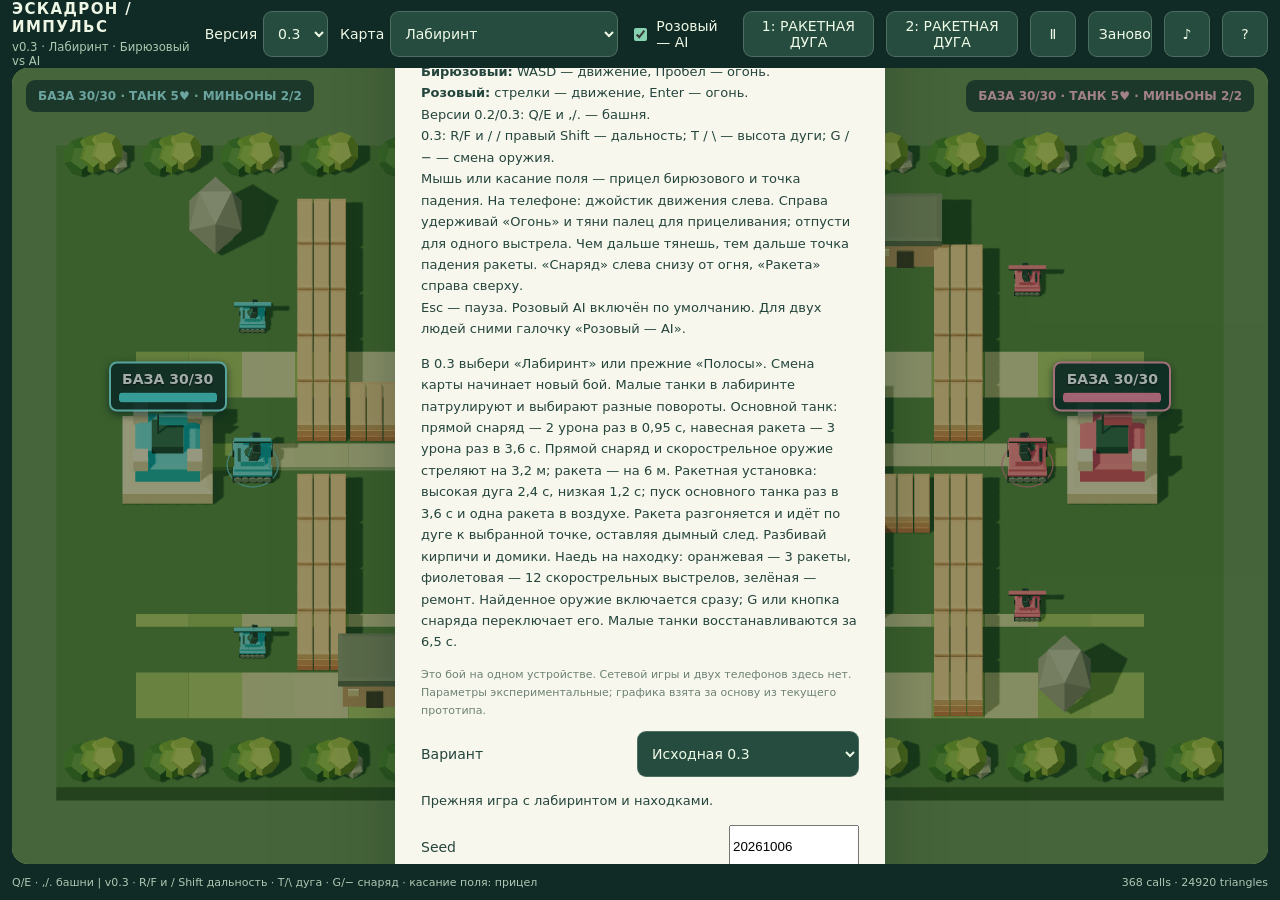
==== commit 67b17b09: "Add separate frontal armor experiment and shield event tracking" ====
--- a/index.html
+++ b/index.html
@@ -1,7 +1,7 @@
-<!doctype html><html lang="ru"><head><meta charset="utf-8"><meta name="viewport" content="width=device-width,initial-scale=1,viewport-fit=cover"><title>Танчики · Эскадрон × Баллистика × Импульс</title><link rel="icon" href="data:,"><link rel="stylesheet" href="hybrid.css?v=20261007-t034-3"></head>
+<!doctype html><html lang="ru"><head><meta charset="utf-8"><meta name="viewport" content="width=device-width,initial-scale=1,viewport-fit=cover"><title>Танчики · Эскадрон × Баллистика × Импульс</title><link rel="icon" href="data:,"><link rel="stylesheet" href="hybrid.css?v=20261007-t035-1"></head>
 <body><main>
 <header><div><strong>ЭСКАДРОН / ИМПУЛЬС</strong><small id="rules">Локальный эксперимент · v0.1</small></div><label>Версия <select id="version"><option>0.1</option></select></label><label>Карта <select id="map"><option value="maze">Лабиринт</option><option value="lanes">Полосы</option><option value="study-lanes-v1" disabled>Два пути — эксперимент</option></select></label><label class="bot-label"><input id="bot" type="checkbox"> Розовый — AI</label><button id="ammo0" class="ammo-key" aria-label="Снаряд бирюзового">1: НАВЕСНОЙ</button><button id="ammo1" class="ammo-key" aria-label="Снаряд розового">2: НАВЕСНОЙ</button><button id="pause" aria-label="Пауза">Ⅱ</button><button id="reset">Заново</button><button id="sound" aria-pressed="false" aria-label="Включить звук">♪</button><button id="help" aria-label="Показать управление">?</button></header>
-<section id="viewport" tabindex="0" aria-label="Арена двух игроков"><div class="scoreboard"><span id="blueScore"></span><span id="status"></span><span id="pinkScore"></span></div><div id="baseHealth0" class="base-health blue" role="meter" aria-label="Жизнь бирюзовой базы" aria-valuemin="0" aria-valuemax="30" aria-valuenow="30"><span id="baseLabel0">БАЗА 30/30</span><div class="health-track"><i id="baseFill0"></i></div></div><div id="baseHealth1" class="base-health pink" role="meter" aria-label="Жизнь розовой базы" aria-valuemin="0" aria-valuemax="30" aria-valuenow="30"><span id="baseLabel1">БАЗА 30/30</span><div class="health-track"><i id="baseFill1"></i></div></div><div id="overlay"><div class="card"><div class="eyebrow">ОДИН ТАНК · ДВА ПОМОЩНИКА · ОДНА БАЗА</div><h1 id="title">Прикрой свою базу.</h1><p id="message">Миньоны идут двумя маршрутами. Если их пропустить, они уничтожат базу. Твой танк возвращается после гибели; бой заканчивается только разрушением базы.</p><div id="instructions"><p><b>Бирюзовый:</b> WASD — движение, Пробел — огонь.<br><b>Розовый:</b> стрелки — движение, Enter — огонь.<br>Версии 0.2/0.3: Q/E и ,/. — башня.<br>0.3: R/F и / / правый Shift — дальность; T / \ — высота дуги; G / − — смена оружия.<br>Мышь или касание поля — прицел бирюзового и точка падения. На телефоне: джойстик движения слева. Справа удерживай «Огонь» и тяни палец для прицеливания; отпусти для одного выстрела. Чем дальше тянешь, тем дальше точка падения ракеты. «Снаряд» слева снизу от огня, «Ракета» справа сверху.<br>Esc — пауза. Розовый AI включён по умолчанию. Для двух людей сними галочку «Розовый — AI».</p><p>В 0.3 выбери «Лабиринт» или прежние «Полосы». Смена карты начинает новый бой. Малые танки в лабиринте патрулируют и выбирают разные повороты. Основной танк: прямой снаряд — 2 урона раз в 0,95 с, навесная ракета — 3 урона раз в 3,6 с. Прямой снаряд и скорострельное оружие стреляют на 3,2 м; ракета — на 6 м. Ракетная установка: высокая дуга 2,4 с, низкая 1,2 с; пуск основного танка раз в 3,6 с и одна ракета в воздухе. Ракета разгоняется и идёт по дуге к выбранной точке, оставляя дымный след. Разбивай кирпичи и домики. Наедь на находку: оранжевая — 3 ракеты, фиолетовая — 12 скорострельных выстрелов, зелёная — ремонт. Найденное оружие включается сразу; G или кнопка снаряда переключает его. Малые танки восстанавливаются за 6,5 с.</p><p class="note">Это бой на одном устройстве. Сетевой игры и двух телефонов здесь нет. Параметры экспериментальные; графика взята за основу из текущего прототипа.</p></div><div id="experimentSetup"><label>Вариант <select id="experiment"><option value="legacy">Исходная 0.3</option><option value="control">L0 — Общая основа</option><option value="orders">B — Приказ миньонам</option></select></label><p id="experimentInfo"></p><p id="setupError" role="alert"></p><button id="use03" hidden>Перейти на 0.3</button><label>Seed <input id="seed" inputmode="numeric" value="20261006"></label></div><div id="results" hidden><p id="resultText"></p><button id="compare">Сравнить с L0</button><label>Удовольствие (1–7) <input id="fun" type="number" min="1" max="7"></label><label>Понятность (1–7) <input id="clarity" type="number" min="1" max="7"></label><label>Контроль (1–7) <input id="controlRating" type="number" min="1" max="7"></label><label>Что попробовать иначе <input id="feedbackNote" maxlength="500"></label></div><button id="exportRuns">Сохранить результаты</button><button id="clearRuns">Очистить журнал</button><p id="storageStatus"></p><textarea id="exportPreview" aria-label="Экспорт результатов JSON" readonly hidden></textarea><button id="play" class="primary">Начать бой</button></div></div>
+<section id="viewport" tabindex="0" aria-label="Арена двух игроков"><div class="scoreboard"><span id="blueScore"></span><span id="status"></span><span id="pinkScore"></span></div><div id="baseHealth0" class="base-health blue" role="meter" aria-label="Жизнь бирюзовой базы" aria-valuemin="0" aria-valuemax="30" aria-valuenow="30"><span id="baseLabel0">БАЗА 30/30</span><div class="health-track"><i id="baseFill0"></i></div></div><div id="baseHealth1" class="base-health pink" role="meter" aria-label="Жизнь розовой базы" aria-valuemin="0" aria-valuemax="30" aria-valuenow="30"><span id="baseLabel1">БАЗА 30/30</span><div class="health-track"><i id="baseFill1"></i></div></div><div id="overlay"><div class="card"><div class="eyebrow">ОДИН ТАНК · ДВА ПОМОЩНИКА · ОДНА БАЗА</div><h1 id="title">Прикрой свою базу.</h1><p id="message">Миньоны идут двумя маршрутами. Если их пропустить, они уничтожат базу. Твой танк возвращается после гибели; бой заканчивается только разрушением базы.</p><div id="instructions"><p><b>Бирюзовый:</b> WASD — движение, Пробел — огонь.<br><b>Розовый:</b> стрелки — движение, Enter — огонь.<br>Версии 0.2/0.3: Q/E и ,/. — башня.<br>0.3: R/F и / / правый Shift — дальность; T / \ — высота дуги; G / − — смена оружия.<br>Мышь или касание поля — прицел бирюзового и точка падения. На телефоне: джойстик движения слева. Справа удерживай «Огонь» и тяни палец для прицеливания; отпусти для одного выстрела. Чем дальше тянешь, тем дальше точка падения ракеты. «Снаряд» слева снизу от огня, «Ракета» справа сверху.<br>Esc — пауза. Розовый AI включён по умолчанию. Для двух людей сними галочку «Розовый — AI».</p><p>В 0.3 выбери «Лабиринт» или прежние «Полосы». Смена карты начинает новый бой. Малые танки в лабиринте патрулируют и выбирают разные повороты. Основной танк: прямой снаряд — 2 урона раз в 0,95 с, навесная ракета — 3 урона раз в 3,6 с. Прямой снаряд и скорострельное оружие стреляют на 3,2 м; ракета — на 6 м. Ракетная установка: высокая дуга 2,4 с, низкая 1,2 с; пуск основного танка раз в 3,6 с и одна ракета в воздухе. Ракета разгоняется и идёт по дуге к выбранной точке, оставляя дымный след. Разбивай кирпичи и домики. Наедь на находку: оранжевая — 3 ракеты, фиолетовая — 12 скорострельных выстрелов, зелёная — ремонт. Найденное оружие включается сразу; G или кнопка снаряда переключает его. Малые танки восстанавливаются за 6,5 с.</p><p class="note">Это бой на одном устройстве. Сетевой игры и двух телефонов здесь нет. Параметры экспериментальные; графика взята за основу из текущего прототипа.</p></div><div id="experimentSetup"><label>Вариант <select id="experiment"><option value="legacy">Исходная 0.3</option><option value="control">L0 — Общая основа</option><option value="orders">B — Приказ миньонам</option><option value="armor">A — Фронтальная броня</option></select></label><p id="experimentInfo"></p><p id="setupError" role="alert"></p><button id="use03" hidden>Перейти на 0.3</button><label>Seed <input id="seed" inputmode="numeric" value="20261006"></label></div><div id="results" hidden><p id="resultText"></p><button id="compare">Сравнить с L0</button><label>Удовольствие (1–7) <input id="fun" type="number" min="1" max="7"></label><label>Понятность (1–7) <input id="clarity" type="number" min="1" max="7"></label><label>Контроль (1–7) <input id="controlRating" type="number" min="1" max="7"></label><label>Что попробовать иначе <input id="feedbackNote" maxlength="500"></label></div><button id="exportRuns">Сохранить результаты</button><button id="clearRuns">Очистить журнал</button><p id="storageStatus"></p><textarea id="exportPreview" aria-label="Экспорт результатов JSON" readonly hidden></textarea><button id="play" class="primary">Начать бой</button></div></div>
 <div id="ordersPanel" hidden><button id="order0">Маршрут: поровну</button><span id="orderStatus1"></span><button id="order1">Маршрут: поровну</button></div><div id="studyStatus" hidden></div><div id="touch"><button id="moveStick" aria-label="Джойстик движения"><span class="stick-cross"></span><span id="moveKnob"></span><span class="stick-title">ДВИЖЕНИЕ</span></button><div class="fire-cluster"><button id="arc" aria-label="Сменить высоту дуги">ВЫСОКАЯ</button><button id="rocketSelect" aria-label="Выбрать ракеты" aria-pressed="true">РАКЕТА</button><button id="fireButton" data-action="fire" class="fire" aria-label="Прицелиться и выстрелить при отпускании"><span id="fireKnob"></span><span id="fireLabel">ОГОНЬ</span></button><button id="shell" aria-label="Выбрать снаряды" aria-pressed="false">СНАРЯД</button></div></div>
 </section><footer><span id="hint"></span><span id="stats"></span></footer>
-</main><section id="rotate"><div class="card"><h1>Поверни телефон.</h1><p>Играй горизонтально. После поворота нажми «Продолжить».</p></div></section><script type="module" src="hybrid.js?v=20261007-t034-3"></script></body></html>
+</main><section id="rotate"><div class="card"><h1>Поверни телефон.</h1><p>Играй горизонтально. После поворота нажми «Продолжить».</p></div></section><script type="module" src="hybrid.js?v=20261007-t035-1"></script></body></html>
--- a/hybrid.css
+++ b/hybrid.css
@@ -13,3 +13,5 @@
 body:not([data-experiment="legacy"]) #instructions p:nth-child(2){display:none}body:not([data-experiment="legacy"]) #instructions{font-size:12px}@media(max-width:900px),(pointer:coarse){#order1{display:none}}
 
 #exportPreview{width:100%;height:140px;user-select:text;-webkit-user-select:text}
+
+body[data-experiment="armor"] .scoreboard>span{white-space:pre-line}body[data-experiment="armor"] #blueScore,body[data-experiment="armor"] #pinkScore{line-height:1.5}
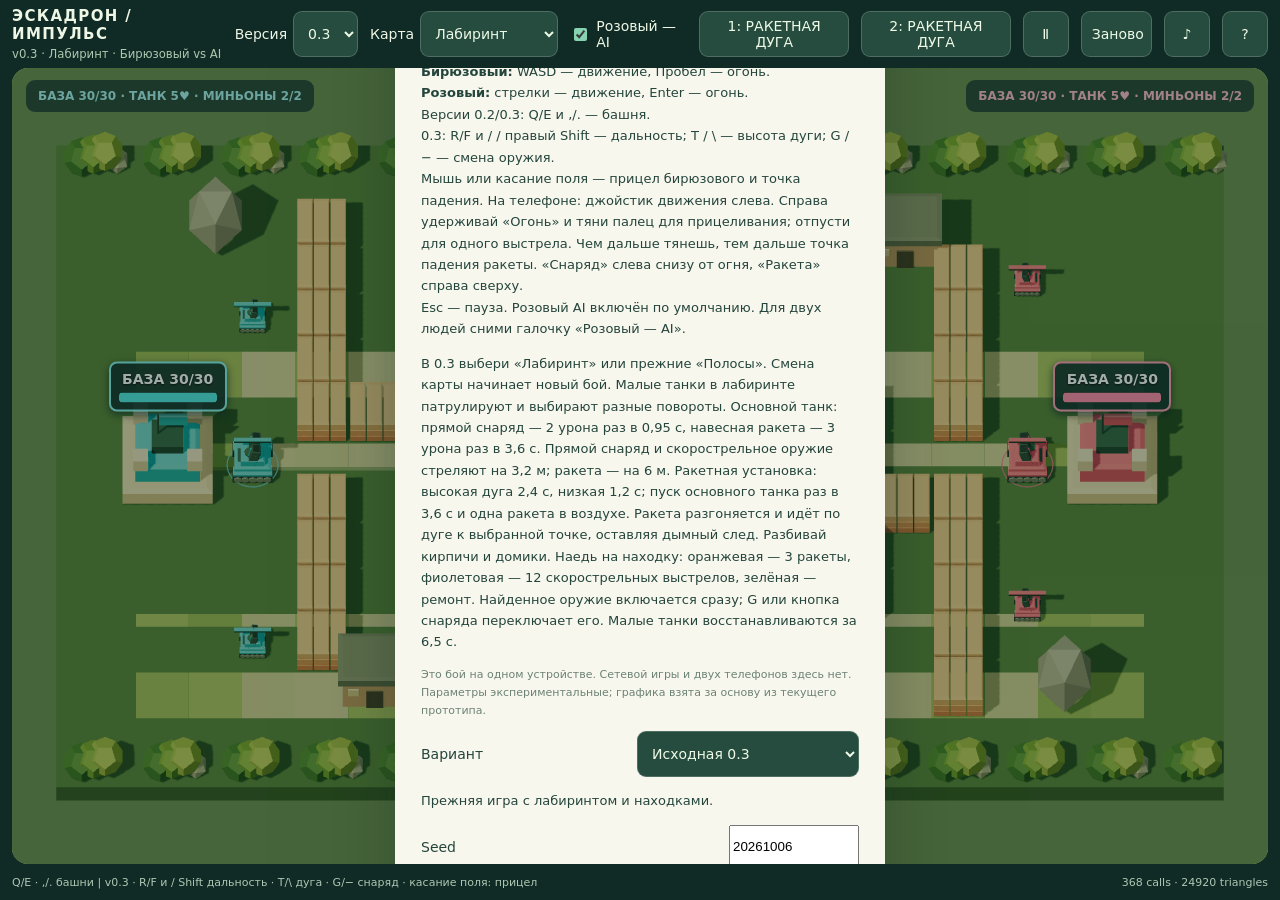
==== commit b8dbec27: "Add Forts and Crossroads maps to combined experiment" ====
--- a/index.html
+++ b/index.html
@@ -1,7 +1,7 @@
-<!doctype html><html lang="ru"><head><meta charset="utf-8"><meta name="viewport" content="width=device-width,initial-scale=1,viewport-fit=cover"><title>Танчики · Эскадрон × Баллистика × Импульс</title><link rel="icon" href="data:,"><link rel="stylesheet" href="hybrid.css?v=20261007-t035-1"></head>
+<!doctype html><html lang="ru"><head><meta charset="utf-8"><meta name="viewport" content="width=device-width,initial-scale=1,viewport-fit=cover"><title>Танчики · Эскадрон × Баллистика × Импульс</title><link rel="icon" href="data:,"><link rel="stylesheet" href="hybrid.css?v=20261008-t039-1"></head>
 <body><main>
-<header><div><strong>ЭСКАДРОН / ИМПУЛЬС</strong><small id="rules">Локальный эксперимент · v0.1</small></div><label>Версия <select id="version"><option>0.1</option></select></label><label>Карта <select id="map"><option value="maze">Лабиринт</option><option value="lanes">Полосы</option><option value="study-lanes-v1" disabled>Два пути — эксперимент</option></select></label><label class="bot-label"><input id="bot" type="checkbox"> Розовый — AI</label><button id="ammo0" class="ammo-key" aria-label="Снаряд бирюзового">1: НАВЕСНОЙ</button><button id="ammo1" class="ammo-key" aria-label="Снаряд розового">2: НАВЕСНОЙ</button><button id="pause" aria-label="Пауза">Ⅱ</button><button id="reset">Заново</button><button id="sound" aria-pressed="false" aria-label="Включить звук">♪</button><button id="help" aria-label="Показать управление">?</button></header>
-<section id="viewport" tabindex="0" aria-label="Арена двух игроков"><div class="scoreboard"><span id="blueScore"></span><span id="status"></span><span id="pinkScore"></span></div><div id="baseHealth0" class="base-health blue" role="meter" aria-label="Жизнь бирюзовой базы" aria-valuemin="0" aria-valuemax="30" aria-valuenow="30"><span id="baseLabel0">БАЗА 30/30</span><div class="health-track"><i id="baseFill0"></i></div></div><div id="baseHealth1" class="base-health pink" role="meter" aria-label="Жизнь розовой базы" aria-valuemin="0" aria-valuemax="30" aria-valuenow="30"><span id="baseLabel1">БАЗА 30/30</span><div class="health-track"><i id="baseFill1"></i></div></div><div id="overlay"><div class="card"><div class="eyebrow">ОДИН ТАНК · ДВА ПОМОЩНИКА · ОДНА БАЗА</div><h1 id="title">Прикрой свою базу.</h1><p id="message">Миньоны идут двумя маршрутами. Если их пропустить, они уничтожат базу. Твой танк возвращается после гибели; бой заканчивается только разрушением базы.</p><div id="instructions"><p><b>Бирюзовый:</b> WASD — движение, Пробел — огонь.<br><b>Розовый:</b> стрелки — движение, Enter — огонь.<br>Версии 0.2/0.3: Q/E и ,/. — башня.<br>0.3: R/F и / / правый Shift — дальность; T / \ — высота дуги; G / − — смена оружия.<br>Мышь или касание поля — прицел бирюзового и точка падения. На телефоне: джойстик движения слева. Справа удерживай «Огонь» и тяни палец для прицеливания; отпусти для одного выстрела. Чем дальше тянешь, тем дальше точка падения ракеты. «Снаряд» слева снизу от огня, «Ракета» справа сверху.<br>Esc — пауза. Розовый AI включён по умолчанию. Для двух людей сними галочку «Розовый — AI».</p><p>В 0.3 выбери «Лабиринт» или прежние «Полосы». Смена карты начинает новый бой. Малые танки в лабиринте патрулируют и выбирают разные повороты. Основной танк: прямой снаряд — 2 урона раз в 0,95 с, навесная ракета — 3 урона раз в 3,6 с. Прямой снаряд и скорострельное оружие стреляют на 3,2 м; ракета — на 6 м. Ракетная установка: высокая дуга 2,4 с, низкая 1,2 с; пуск основного танка раз в 3,6 с и одна ракета в воздухе. Ракета разгоняется и идёт по дуге к выбранной точке, оставляя дымный след. Разбивай кирпичи и домики. Наедь на находку: оранжевая — 3 ракеты, фиолетовая — 12 скорострельных выстрелов, зелёная — ремонт. Найденное оружие включается сразу; G или кнопка снаряда переключает его. Малые танки восстанавливаются за 6,5 с.</p><p class="note">Это бой на одном устройстве. Сетевой игры и двух телефонов здесь нет. Параметры экспериментальные; графика взята за основу из текущего прототипа.</p></div><div id="experimentSetup"><label>Вариант <select id="experiment"><option value="legacy">Исходная 0.3</option><option value="control">L0 — Общая основа</option><option value="orders">B — Приказ миньонам</option><option value="armor">A — Фронтальная броня</option></select></label><p id="experimentInfo"></p><p id="setupError" role="alert"></p><button id="use03" hidden>Перейти на 0.3</button><label>Seed <input id="seed" inputmode="numeric" value="20261006"></label></div><div id="results" hidden><p id="resultText"></p><button id="compare">Сравнить с L0</button><label>Удовольствие (1–7) <input id="fun" type="number" min="1" max="7"></label><label>Понятность (1–7) <input id="clarity" type="number" min="1" max="7"></label><label>Контроль (1–7) <input id="controlRating" type="number" min="1" max="7"></label><label>Что попробовать иначе <input id="feedbackNote" maxlength="500"></label></div><button id="exportRuns">Сохранить результаты</button><button id="clearRuns">Очистить журнал</button><p id="storageStatus"></p><textarea id="exportPreview" aria-label="Экспорт результатов JSON" readonly hidden></textarea><button id="play" class="primary">Начать бой</button></div></div>
-<div id="ordersPanel" hidden><button id="order0">Маршрут: поровну</button><span id="orderStatus1"></span><button id="order1">Маршрут: поровну</button></div><div id="studyStatus" hidden></div><div id="touch"><button id="moveStick" aria-label="Джойстик движения"><span class="stick-cross"></span><span id="moveKnob"></span><span class="stick-title">ДВИЖЕНИЕ</span></button><div class="fire-cluster"><button id="arc" aria-label="Сменить высоту дуги">ВЫСОКАЯ</button><button id="rocketSelect" aria-label="Выбрать ракеты" aria-pressed="true">РАКЕТА</button><button id="fireButton" data-action="fire" class="fire" aria-label="Прицелиться и выстрелить при отпускании"><span id="fireKnob"></span><span id="fireLabel">ОГОНЬ</span></button><button id="shell" aria-label="Выбрать снаряды" aria-pressed="false">СНАРЯД</button></div></div>
+<header><div><strong>ЭСКАДРОН / ИМПУЛЬС</strong><small id="rules">Локальный эксперимент · v0.1</small></div><label>Версия <select id="version"><option>0.1</option></select></label><label>Карта <select id="map"><option value="maze">Лабиринт</option><option value="lanes">Полосы</option><option value="study-lanes-v1">Два пути</option><option value="abc-forts-v1">Крепости</option><option value="abc-crossroads-v1">Перекрёсток</option></select></label><label class="bot-label"><input id="bot" type="checkbox"> Розовый — AI</label><button id="ammo0" class="ammo-key" aria-label="Снаряд бирюзового">1: НАВЕСНОЙ</button><button id="ammo1" class="ammo-key" aria-label="Снаряд розового">2: НАВЕСНОЙ</button><button id="pause" aria-label="Пауза">Ⅱ</button><button id="reset">Заново</button><button id="sound" aria-pressed="false" aria-label="Включить звук">♪</button><button id="help" aria-label="Показать управление">?</button></header>
+<section id="viewport" tabindex="0" aria-label="Арена двух игроков"><div class="scoreboard"><span id="blueScore"></span><span id="status"></span><span id="pinkScore"></span></div><div id="baseHealth0" class="base-health blue" role="meter" aria-label="Жизнь бирюзовой базы" aria-valuemin="0" aria-valuemax="30" aria-valuenow="30"><span id="baseLabel0">БАЗА 30/30</span><div class="health-track"><i id="baseFill0"></i></div></div><div id="baseHealth1" class="base-health pink" role="meter" aria-label="Жизнь розовой базы" aria-valuemin="0" aria-valuemax="30" aria-valuenow="30"><span id="baseLabel1">БАЗА 30/30</span><div class="health-track"><i id="baseFill1"></i></div></div><div id="overlay"><div class="card"><div class="eyebrow">ОДИН ТАНК · ДВА ПОМОЩНИКА · ОДНА БАЗА</div><h1 id="title">Прикрой свою базу.</h1><p id="message">Миньоны идут двумя маршрутами. Если их пропустить, они уничтожат базу. Твой танк возвращается после гибели; бой заканчивается только разрушением базы.</p><div id="instructions"><p><b>Бирюзовый:</b> WASD — движение, Пробел — огонь.<br><b>Розовый:</b> стрелки — движение, Enter — огонь.<br>Версии 0.2/0.3: Q/E и ,/. — башня.<br>0.3: R/F и / / правый Shift — дальность; T / \ — высота дуги; G / − — смена оружия.<br>Мышь или касание поля — прицел бирюзового и точка падения. На телефоне: джойстик движения слева. Справа удерживай «Огонь» и тяни палец для прицеливания; отпусти для одного выстрела. Чем дальше тянешь, тем дальше точка падения ракеты. «Снаряд» слева снизу от огня, «Ракета» справа сверху.<br>Esc — пауза. Розовый AI включён по умолчанию. Для двух людей сними галочку «Розовый — AI».</p><p>В 0.3 выбери «Лабиринт» или прежние «Полосы». Смена карты начинает новый бой. Малые танки в лабиринте патрулируют и выбирают разные повороты. Основной танк: прямой снаряд — 2 урона раз в 0,95 с, навесная ракета — 3 урона раз в 3,6 с. Прямой снаряд и скорострельное оружие стреляют на 3,2 м; ракета — на 6 м. Ракетная установка: высокая дуга 2,4 с, низкая 1,2 с; пуск основного танка раз в 3,6 с и одна ракета в воздухе. Ракета разгоняется и идёт по дуге к выбранной точке, оставляя дымный след. Разбивай кирпичи и домики. Наедь на находку: оранжевая — 3 ракеты, фиолетовая — 12 скорострельных выстрелов, зелёная — ремонт. Найденное оружие включается сразу; G или кнопка снаряда переключает его. Малые танки восстанавливаются за 6,5 с.</p><p class="note">Это бой на одном устройстве. Сетевой игры и двух телефонов здесь нет. Параметры экспериментальные; графика взята за основу из текущего прототипа.</p></div><div id="experimentSetup"><label>Вариант <select id="experiment"><option value="combined">ABC — Все механики</option><option value="legacy">Исходная 0.3</option><option value="control">L0 — Общая основа</option><option value="orders">B — Приказ миньонам</option><option value="supply">C — Ресурсы на поле</option><option value="armor">A — Фронтальная броня</option></select></label><p id="experimentInfo"></p><p id="setupError" role="alert"></p><button id="use03" hidden>Перейти на 0.3</button><label>Seed <input id="seed" inputmode="numeric" value="20261006"></label></div><div id="results" hidden><p id="resultText"></p><button id="compare">Сравнить с L0</button><label>Удовольствие (1–7) <input id="fun" type="number" min="1" max="7"></label><label>Понятность (1–7) <input id="clarity" type="number" min="1" max="7"></label><label>Контроль (1–7) <input id="controlRating" type="number" min="1" max="7"></label><label>Что попробовать иначе <input id="feedbackNote" maxlength="500"></label></div><button id="exportRuns">Сохранить результаты</button><button id="clearRuns">Очистить журнал</button><p id="storageStatus"></p><textarea id="exportPreview" aria-label="Экспорт результатов JSON" readonly hidden></textarea><button id="play" class="primary">Начать бой</button></div></div>
+<div id="supplyPoint0" class="supply-point" hidden></div><div id="supplyPoint1" class="supply-point" hidden></div><div id="supplyStatus" hidden aria-live="off"></div><div id="ordersPanel" hidden><button id="order0">Маршрут: поровну</button><span id="orderStatus1"></span><button id="order1">Маршрут: поровну</button></div><div id="studyStatus" hidden></div><div id="touch"><button id="moveStick" aria-label="Джойстик движения"><span class="stick-cross"></span><span id="moveKnob"></span><span class="stick-title">ДВИЖЕНИЕ</span></button><div class="fire-cluster"><button id="arc" aria-label="Сменить высоту дуги">ВЫСОКАЯ</button><button id="rocketSelect" aria-label="Выбрать ракеты" aria-pressed="true">РАКЕТА</button><button id="fireButton" data-action="fire" class="fire" aria-label="Прицелиться и выстрелить при отпускании"><span id="fireKnob"></span><span id="fireLabel">ОГОНЬ</span></button><button id="shell" aria-label="Выбрать снаряды" aria-pressed="false">СНАРЯД</button></div></div>
 </section><footer><span id="hint"></span><span id="stats"></span></footer>
-</main><section id="rotate"><div class="card"><h1>Поверни телефон.</h1><p>Играй горизонтально. После поворота нажми «Продолжить».</p></div></section><script type="module" src="hybrid.js?v=20261007-t035-1"></script></body></html>
+</main><section id="rotate"><div class="card"><h1>Поверни телефон.</h1><p>Играй горизонтально. После поворота нажми «Продолжить».</p></div></section><script type="module" src="hybrid.js?v=20261008-t039-1"></script></body></html>
--- a/hybrid.css
+++ b/hybrid.css
@@ -14,4 +14,9 @@
 
 #exportPreview{width:100%;height:140px;user-select:text;-webkit-user-select:text}
 
-body[data-experiment="armor"] .scoreboard>span{white-space:pre-line}body[data-experiment="armor"] #blueScore,body[data-experiment="armor"] #pinkScore{line-height:1.5}
+body:is([data-experiment="armor"],[data-experiment="combined"]) .scoreboard>span{white-space:pre-line}body:is([data-experiment="armor"],[data-experiment="combined"]) #blueScore,body:is([data-experiment="armor"],[data-experiment="combined"]) #pinkScore{line-height:1.5}
+
+#supplyStatus{position:absolute;left:50%;bottom:32px;transform:translateX(-50%);max-width:70%;padding:5px 9px;border-radius:6px;background:#142e26d9;color:#fff;font-size:12px;pointer-events:none;text-align:center}#supplyStatus[hidden]{display:none}
+
+.supply-point{position:absolute;transform:translate(-50%,-100%);background:#193e32c9;color:#fff;border:1px dashed #b6d2b3;border-radius:6px;padding:4px;font-size:11px;pointer-events:none;white-space:nowrap}.supply-point[data-active=true]{border-style:solid;background:#376239ee}.supply-point[hidden]{display:none}
+body[data-experiment="combined"] #ordersPanel{top:70px}@media(max-width:900px){body[data-experiment="combined"] #ordersPanel{top:54px}}
